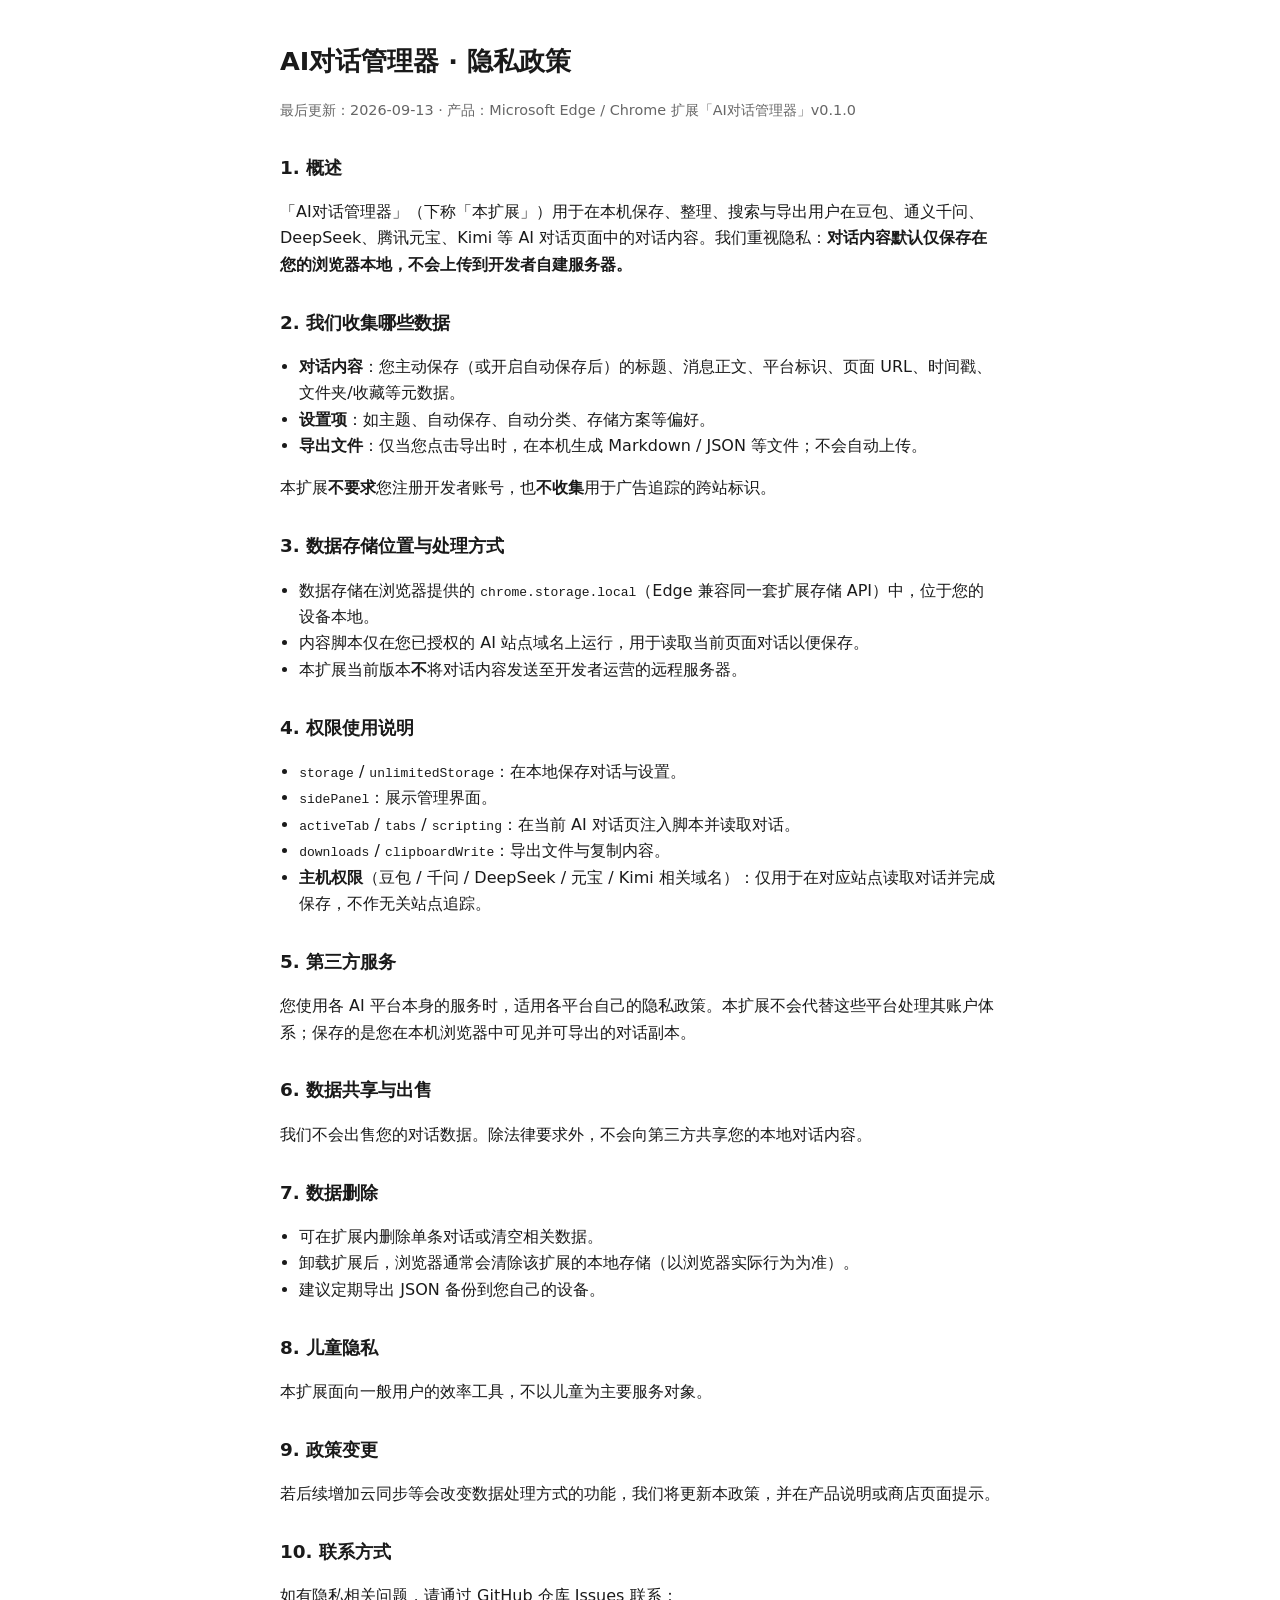
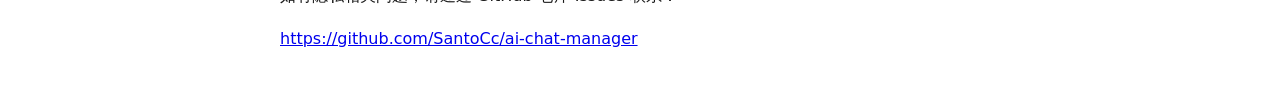
==== docs/index.html @ 576a5714 "Add docs index so GitHub Pages root URL resolves. Co-authored-by: Cursor <cursoragent@cursor.com>" ====
<!DOCTYPE html>
<html lang="zh-CN">
<head>
  <meta charset="UTF-8" />
  <meta http-equiv="refresh" content="0; url=privacy.html" />
  <meta name="viewport" content="width=device-width, initial-scale=1" />
  <title>AI对话管理器</title>
  <link rel="canonical" href="privacy.html" />
</head>
<body>
  <p>正在跳转到 <a href="privacy.html">隐私政策</a>…</p>
</body>
</html>
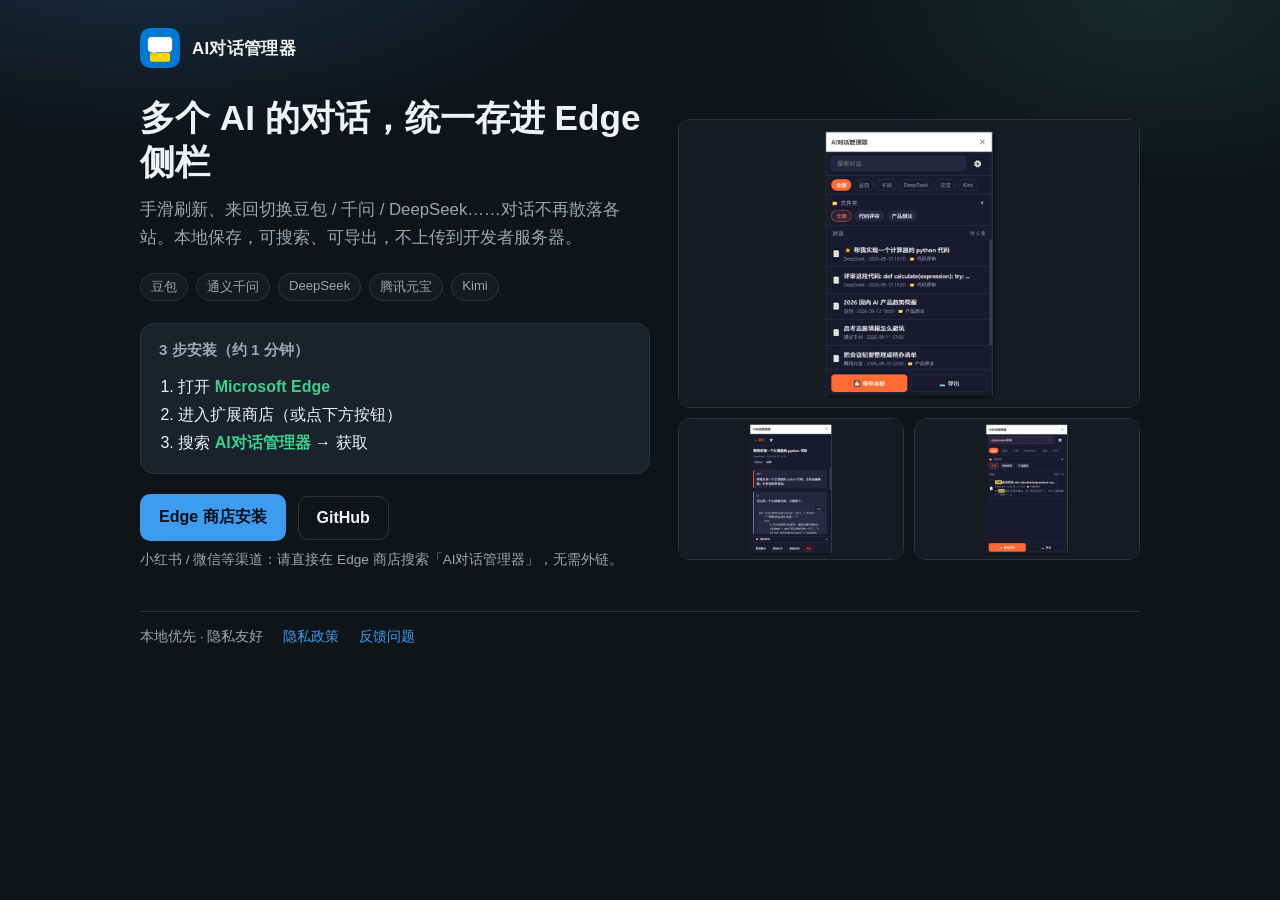
==== commit 26fa05d4: "Add one-screen GitHub Pages landing for install conversion." ====
--- a/docs/index.html
+++ b/docs/index.html
@@ -1,13 +1,210 @@
-<!DOCTYPE html>
+﻿<!DOCTYPE html>
 <html lang="zh-CN">
 <head>
   <meta charset="UTF-8" />
-  <meta http-equiv="refresh" content="0; url=privacy.html" />
   <meta name="viewport" content="width=device-width, initial-scale=1" />
-  <title>AI对话管理器</title>
-  <link rel="canonical" href="privacy.html" />
+  <meta name="description" content="AI对话管理器：把豆包、通义千问、DeepSeek、元宝、Kimi 的对话统一存到 Edge 侧栏，本地保存、可搜索可导出。" />
+  <title>AI对话管理器 · Edge 扩展</title>
+  <style>
+    :root {
+      --bg: #0f1419;
+      --panel: #1a222c;
+      --text: #eef2f6;
+      --muted: #9aa7b5;
+      --accent: #3d9cf0;
+      --accent-hover: #5aadf5;
+      --line: #2a3542;
+      --ok: #3ecf8e;
+    }
+    * { box-sizing: border-box; }
+    body {
+      margin: 0;
+      min-height: 100vh;
+      font-family: "Segoe UI", "PingFang SC", "Microsoft YaHei", sans-serif;
+      color: var(--text);
+      background:
+        radial-gradient(900px 420px at 12% -10%, rgba(61,156,240,.22), transparent 55%),
+        radial-gradient(700px 380px at 90% 0%, rgba(62,207,142,.12), transparent 50%),
+        var(--bg);
+    }
+    .wrap {
+      max-width: 1040px;
+      margin: 0 auto;
+      padding: 28px 20px 40px;
+    }
+    header {
+      display: flex;
+      align-items: center;
+      gap: 12px;
+      margin-bottom: 28px;
+    }
+    header img { width: 40px; height: 40px; border-radius: 10px; }
+    header .brand { font-weight: 700; font-size: 1.05rem; letter-spacing: .02em; }
+    .hero {
+      display: grid;
+      grid-template-columns: 1.05fr .95fr;
+      gap: 28px;
+      align-items: center;
+    }
+    @media (max-width: 820px) {
+      .hero { grid-template-columns: 1fr; }
+    }
+    h1 {
+      margin: 0 0 12px;
+      font-size: clamp(1.6rem, 3.5vw, 2.2rem);
+      line-height: 1.25;
+    }
+    .lead {
+      margin: 0 0 22px;
+      color: var(--muted);
+      font-size: 1.05rem;
+      line-height: 1.65;
+      max-width: 36em;
+    }
+    .platforms {
+      display: flex;
+      flex-wrap: wrap;
+      gap: 8px;
+      margin-bottom: 22px;
+    }
+    .platforms span {
+      font-size: .82rem;
+      color: var(--muted);
+      border: 1px solid var(--line);
+      background: rgba(255,255,255,.03);
+      padding: 4px 10px;
+      border-radius: 999px;
+    }
+    .steps {
+      background: var(--panel);
+      border: 1px solid var(--line);
+      border-radius: 14px;
+      padding: 16px 18px;
+      margin-bottom: 20px;
+    }
+    .steps h2 {
+      margin: 0 0 12px;
+      font-size: .95rem;
+      color: var(--muted);
+      font-weight: 600;
+    }
+    .steps ol {
+      margin: 0;
+      padding-left: 1.2em;
+      line-height: 1.75;
+    }
+    .steps strong { color: var(--ok); font-weight: 700; }
+    .cta {
+      display: flex;
+      flex-wrap: wrap;
+      gap: 12px;
+      align-items: center;
+    }
+    .btn {
+      display: inline-flex;
+      align-items: center;
+      justify-content: center;
+      gap: 8px;
+      padding: 12px 18px;
+      border-radius: 10px;
+      font-weight: 650;
+      text-decoration: none;
+      border: 1px solid transparent;
+    }
+    .btn-primary {
+      background: var(--accent);
+      color: #061018;
+    }
+    .btn-primary:hover { background: var(--accent-hover); }
+    .btn-ghost {
+      background: transparent;
+      color: var(--text);
+      border-color: var(--line);
+    }
+    .btn-ghost:hover { border-color: var(--muted); }
+    .note {
+      margin-top: 10px;
+      font-size: .85rem;
+      color: var(--muted);
+    }
+    .shots {
+      display: grid;
+      gap: 10px;
+    }
+    .shots img {
+      width: 100%;
+      border-radius: 12px;
+      border: 1px solid var(--line);
+      background: #000;
+      display: block;
+    }
+    .shots .row {
+      display: grid;
+      grid-template-columns: 1fr 1fr;
+      gap: 10px;
+    }
+    @media (max-width: 520px) {
+      .shots .row { grid-template-columns: 1fr; }
+    }
+    footer {
+      margin-top: 28px;
+      padding-top: 16px;
+      border-top: 1px solid var(--line);
+      color: var(--muted);
+      font-size: .85rem;
+      display: flex;
+      flex-wrap: wrap;
+      gap: 12px 20px;
+    }
+    footer a { color: var(--accent); text-decoration: none; }
+    footer a:hover { text-decoration: underline; }
+  </style>
 </head>
 <body>
-  <p>正在跳转到 <a href="privacy.html">隐私政策</a>…</p>
+  <div class="wrap">
+    <header>
+      <img src="assets/icon.png" alt="AI对话管理器" width="40" height="40" />
+      <div class="brand">AI对话管理器</div>
+    </header>
+
+    <section class="hero">
+      <div>
+        <h1>多个 AI 的对话，统一存进 Edge 侧栏</h1>
+        <p class="lead">手滑刷新、来回切换豆包 / 千问 / DeepSeek……对话不再散落各站。本地保存，可搜索、可导出，不上传到开发者服务器。</p>
+        <div class="platforms">
+          <span>豆包</span><span>通义千问</span><span>DeepSeek</span><span>腾讯元宝</span><span>Kimi</span>
+        </div>
+
+        <div class="steps">
+          <h2>3 步安装（约 1 分钟）</h2>
+          <ol>
+            <li>打开 <strong>Microsoft Edge</strong></li>
+            <li>进入扩展商店（或点下方按钮）</li>
+            <li>搜索 <strong>AI对话管理器</strong> → 获取</li>
+          </ol>
+        </div>
+
+        <div class="cta">
+          <a class="btn btn-primary" href="https://microsoftedge.microsoft.com/addons/detail/jfhbkeaapcnbjiicekkleinfnjkpjoj" rel="noopener">Edge 商店安装</a>
+          <a class="btn btn-ghost" href="https://github.com/SantoCc/ai-chat-manager" rel="noopener">GitHub</a>
+        </div>
+        <p class="note">小红书 / 微信等渠道：请直接在 Edge 商店搜索「AI对话管理器」，无需外链。</p>
+      </div>
+
+      <div class="shots">
+        <img src="assets/01-list.png" alt="侧栏对话列表" />
+        <div class="row">
+          <img src="assets/02-detail.png" alt="对话详情" />
+          <img src="assets/04-search.png" alt="本地搜索" />
+        </div>
+      </div>
+    </section>
+
+    <footer>
+      <span>本地优先 · 隐私友好</span>
+      <a href="privacy.html">隐私政策</a>
+      <a href="https://github.com/SantoCc/ai-chat-manager/issues">反馈问题</a>
+    </footer>
+  </div>
 </body>
-</html>
+</html>
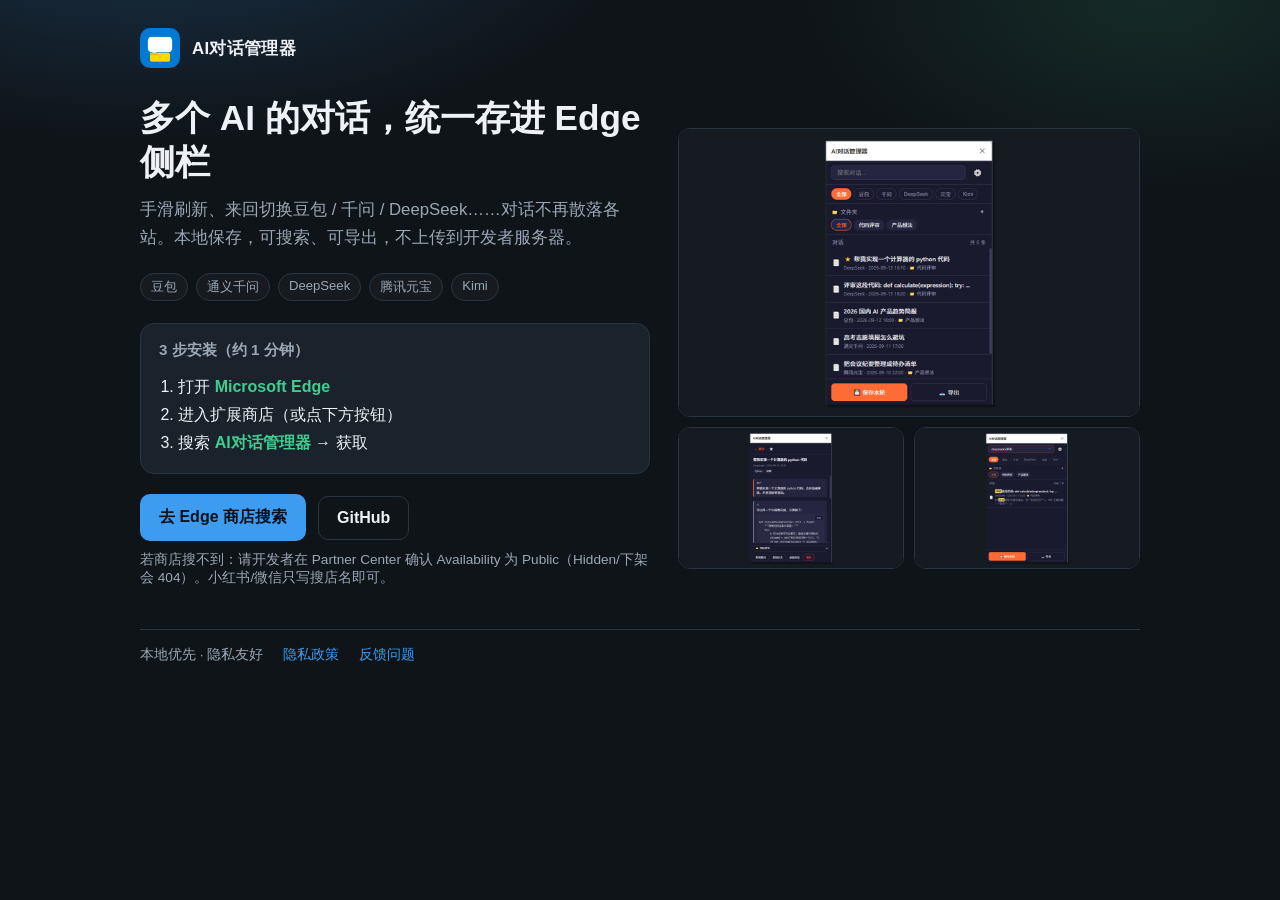
==== commit 479415e7: "Fix store CTA: listing ID returns 404, use search URL." ====
--- a/docs/index.html
+++ b/docs/index.html
@@ -185,10 +185,10 @@
         </div>
 
         <div class="cta">
-          <a class="btn btn-primary" href="https://microsoftedge.microsoft.com/addons/detail/jfhbkeaapcnbjiicekkleinfnjkpjoj" rel="noopener">Edge 商店安装</a>
+          <a class="btn btn-primary" href="https://microsoftedge.microsoft.com/addons/search?q=AI%E5%AF%B9%E8%AF%9D%E7%AE%A1%E7%90%86%E5%99%A8" rel="noopener">去 Edge 商店搜索</a>
           <a class="btn btn-ghost" href="https://github.com/SantoCc/ai-chat-manager" rel="noopener">GitHub</a>
         </div>
-        <p class="note">小红书 / 微信等渠道：请直接在 Edge 商店搜索「AI对话管理器」，无需外链。</p>
+        <p class="note">若商店搜不到：请开发者在 Partner Center 确认 Availability 为 Public（Hidden/下架会 404）。小红书/微信只写搜店名即可。</p>
       </div>
 
       <div class="shots">
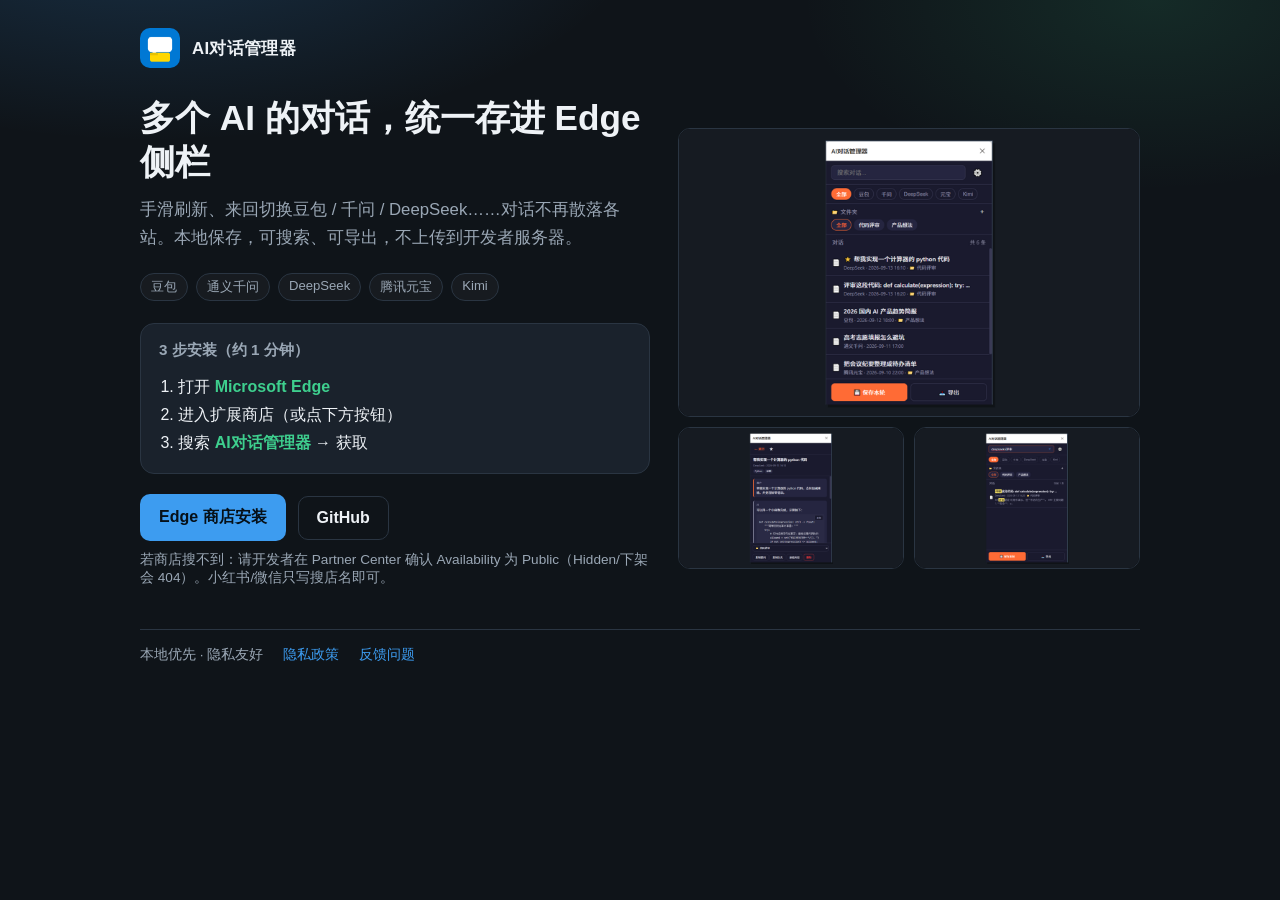
==== commit 02b5221b: "Fix Edge store URL: missing k in extension id." ====
--- a/docs/index.html
+++ b/docs/index.html
@@ -185,7 +185,7 @@
         </div>
 
         <div class="cta">
-          <a class="btn btn-primary" href="https://microsoftedge.microsoft.com/addons/search?q=AI%E5%AF%B9%E8%AF%9D%E7%AE%A1%E7%90%86%E5%99%A8" rel="noopener">去 Edge 商店搜索</a>
+          <a class="btn btn-primary" href="https://microsoftedge.microsoft.com/addons/detail/jfhbkeaapcnbjiicekkkleinfnjkpjoj" rel="noopener">Edge 商店安装</a>
           <a class="btn btn-ghost" href="https://github.com/SantoCc/ai-chat-manager" rel="noopener">GitHub</a>
         </div>
         <p class="note">若商店搜不到：请开发者在 Partner Center 确认 Availability 为 Public（Hidden/下架会 404）。小红书/微信只写搜店名即可。</p>
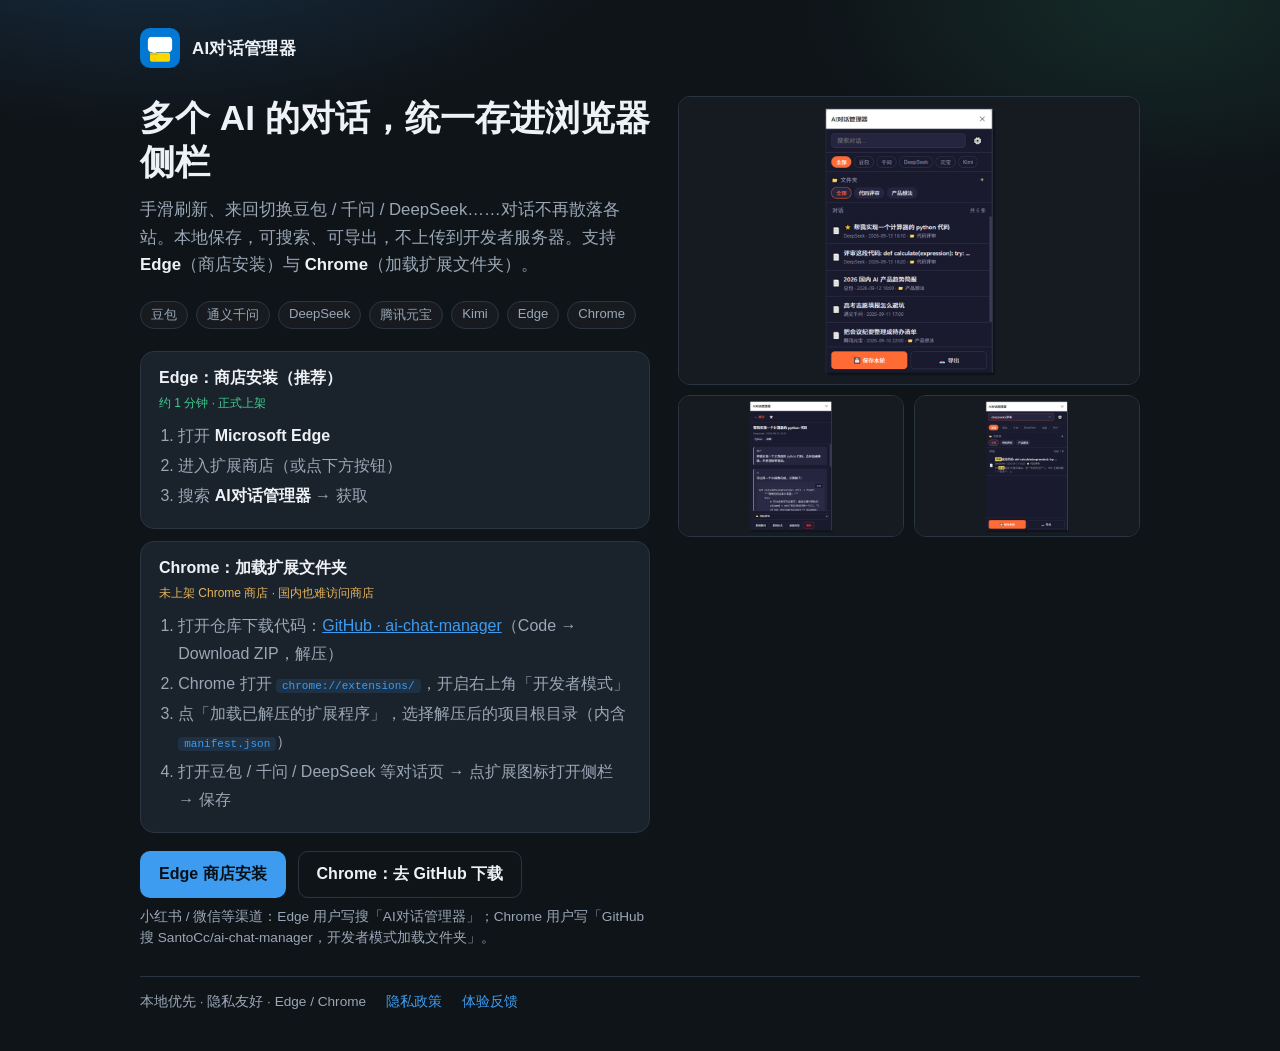
==== commit cd08f5d6: "Landing: add Chrome load-unpacked install path alongside Edge store." ====
--- a/docs/index.html
+++ b/docs/index.html
@@ -3,8 +3,8 @@
 <head>
   <meta charset="UTF-8" />
   <meta name="viewport" content="width=device-width, initial-scale=1" />
-  <meta name="description" content="AI对话管理器：把豆包、通义千问、DeepSeek、元宝、Kimi 的对话统一存到 Edge 侧栏，本地保存、可搜索可导出。" />
-  <title>AI对话管理器 · Edge 扩展</title>
+  <meta name="description" content="AI对话管理器：把豆包、通义千问、DeepSeek、元宝、Kimi 的对话统一存到浏览器侧栏。Edge 商店一键装；Chrome 可加载本仓库文件夹使用。本地保存、可搜索可导出。" />
+  <title>AI对话管理器 · Edge / Chrome 扩展</title>
   <style>
     :root {
       --bg: #0f1419;
@@ -44,7 +44,7 @@
       display: grid;
       grid-template-columns: 1.05fr .95fr;
       gap: 28px;
-      align-items: center;
+      align-items: start;
     }
     @media (max-width: 820px) {
       .hero { grid-template-columns: 1fr; }
@@ -74,31 +74,52 @@
       background: rgba(255,255,255,.03);
       padding: 4px 10px;
       border-radius: 999px;
+    }
+    .install-grid {
+      display: grid;
+      gap: 12px;
+      margin-bottom: 18px;
     }
     .steps {
       background: var(--panel);
       border: 1px solid var(--line);
       border-radius: 14px;
       padding: 16px 18px;
-      margin-bottom: 20px;
     }
     .steps h2 {
-      margin: 0 0 12px;
-      font-size: .95rem;
-      color: var(--muted);
-      font-weight: 600;
-    }
+      margin: 0 0 4px;
+      font-size: 1rem;
+      color: var(--text);
+      font-weight: 650;
+    }
+    .steps .tag {
+      display: inline-block;
+      font-size: .75rem;
+      color: var(--ok);
+      margin-bottom: 10px;
+    }
+    .steps .tag.warn { color: #e6b35a; }
     .steps ol {
       margin: 0;
       padding-left: 1.2em;
       line-height: 1.75;
-    }
-    .steps strong { color: var(--ok); font-weight: 700; }
+      color: var(--muted);
+    }
+    .steps li { margin-bottom: 2px; }
+    .steps strong { color: var(--text); font-weight: 700; }
+    .steps code {
+      font-size: .85em;
+      color: var(--accent);
+      background: rgba(61,156,240,.12);
+      padding: 1px 6px;
+      border-radius: 4px;
+    }
     .cta {
       display: flex;
       flex-wrap: wrap;
       gap: 12px;
       align-items: center;
+      margin-bottom: 8px;
     }
     .btn {
       display: inline-flex;
@@ -123,9 +144,10 @@
     }
     .btn-ghost:hover { border-color: var(--muted); }
     .note {
-      margin-top: 10px;
+      margin: 8px 0 0;
       font-size: .85rem;
       color: var(--muted);
+      line-height: 1.55;
     }
     .shots {
       display: grid;
@@ -169,26 +191,41 @@
 
     <section class="hero">
       <div>
-        <h1>多个 AI 的对话，统一存进 Edge 侧栏</h1>
-        <p class="lead">手滑刷新、来回切换豆包 / 千问 / DeepSeek……对话不再散落各站。本地保存，可搜索、可导出，不上传到开发者服务器。</p>
+        <h1>多个 AI 的对话，统一存进浏览器侧栏</h1>
+        <p class="lead">手滑刷新、来回切换豆包 / 千问 / DeepSeek……对话不再散落各站。本地保存，可搜索、可导出，不上传到开发者服务器。支持 <strong style="color:var(--text)">Edge</strong>（商店安装）与 <strong style="color:var(--text)">Chrome</strong>（加载扩展文件夹）。</p>
         <div class="platforms">
           <span>豆包</span><span>通义千问</span><span>DeepSeek</span><span>腾讯元宝</span><span>Kimi</span>
-        </div>
-
-        <div class="steps">
-          <h2>3 步安装（约 1 分钟）</h2>
-          <ol>
-            <li>打开 <strong>Microsoft Edge</strong></li>
-            <li>进入扩展商店（或点下方按钮）</li>
-            <li>搜索 <strong>AI对话管理器</strong> → 获取</li>
-          </ol>
+          <span>Edge</span><span>Chrome</span>
+        </div>
+
+        <div class="install-grid">
+          <div class="steps">
+            <h2>Edge：商店安装（推荐）</h2>
+            <div class="tag">约 1 分钟 · 正式上架</div>
+            <ol>
+              <li>打开 <strong>Microsoft Edge</strong></li>
+              <li>进入扩展商店（或点下方按钮）</li>
+              <li>搜索 <strong>AI对话管理器</strong> → 获取</li>
+            </ol>
+          </div>
+
+          <div class="steps">
+            <h2>Chrome：加载扩展文件夹</h2>
+            <div class="tag warn">未上架 Chrome 商店 · 国内也难访问商店</div>
+            <ol>
+              <li>打开仓库下载代码：<a href="https://github.com/SantoCc/ai-chat-manager" style="color:var(--accent)">GitHub · ai-chat-manager</a>（Code → Download ZIP，解压）</li>
+              <li>Chrome 打开 <code>chrome://extensions/</code>，开启右上角「开发者模式」</li>
+              <li>点「加载已解压的扩展程序」，选择解压后的项目根目录（内含 <code>manifest.json</code>）</li>
+              <li>打开豆包 / 千问 / DeepSeek 等对话页 → 点扩展图标打开侧栏 → 保存</li>
+            </ol>
+          </div>
         </div>
 
         <div class="cta">
           <a class="btn btn-primary" href="https://microsoftedge.microsoft.com/addons/detail/jfhbkeaapcnbjiicekkkleinfnjkpjoj" rel="noopener">Edge 商店安装</a>
-          <a class="btn btn-ghost" href="https://github.com/SantoCc/ai-chat-manager" rel="noopener">GitHub</a>
-        </div>
-        <p class="note">若商店搜不到：请开发者在 Partner Center 确认 Availability 为 Public（Hidden/下架会 404）。小红书/微信只写搜店名即可。</p>
+          <a class="btn btn-ghost" href="https://github.com/SantoCc/ai-chat-manager" rel="noopener">Chrome：去 GitHub 下载</a>
+        </div>
+        <p class="note">小红书 / 微信等渠道：Edge 用户写搜「AI对话管理器」；Chrome 用户写「GitHub 搜 SantoCc/ai-chat-manager，开发者模式加载文件夹」。</p>
       </div>
 
       <div class="shots">
@@ -201,9 +238,9 @@
     </section>
 
     <footer>
-      <span>本地优先 · 隐私友好</span>
+      <span>本地优先 · 隐私友好 · Edge / Chrome</span>
       <a href="privacy.html">隐私政策</a>
-      <a href="https://github.com/SantoCc/ai-chat-manager/issues">反馈问题</a>
+      <a href="https://github.com/SantoCc/ai-chat-manager/issues/new?template=feedback.yml">体验反馈</a>
     </footer>
   </div>
 </body>
